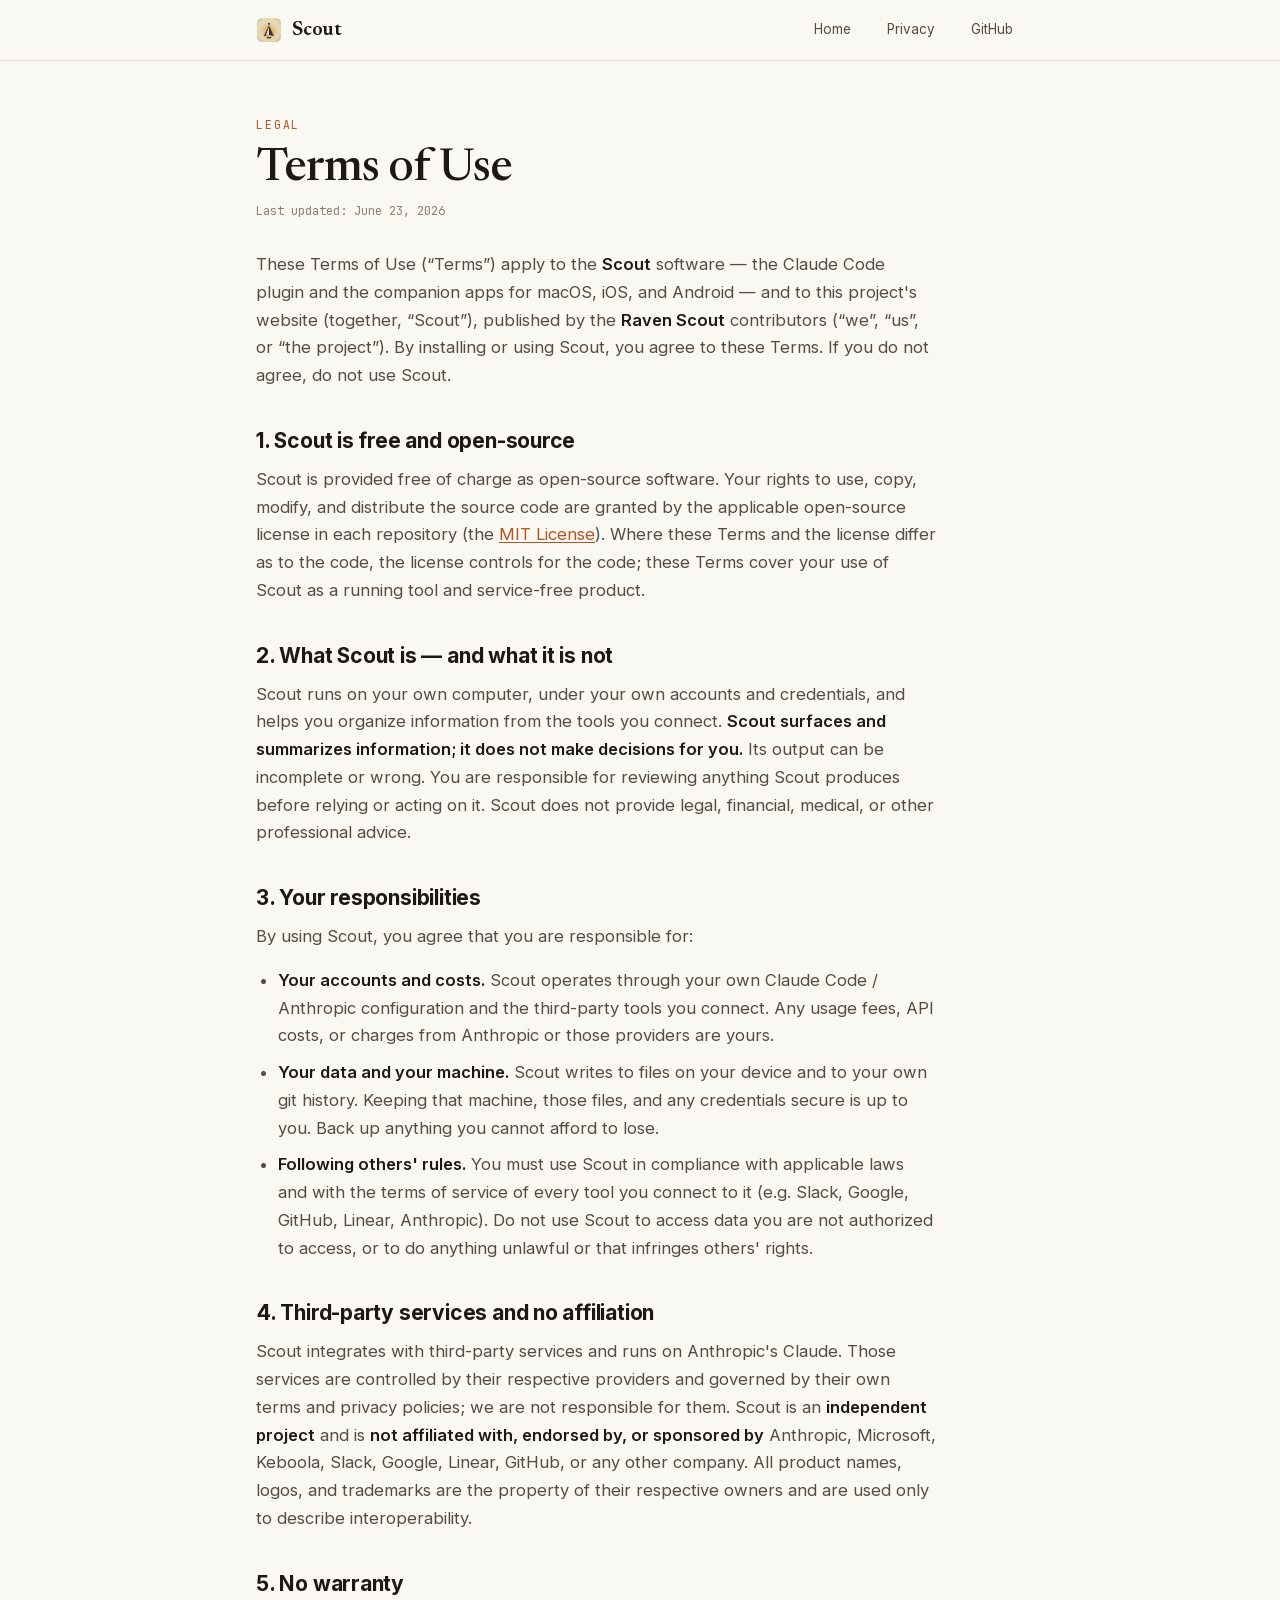
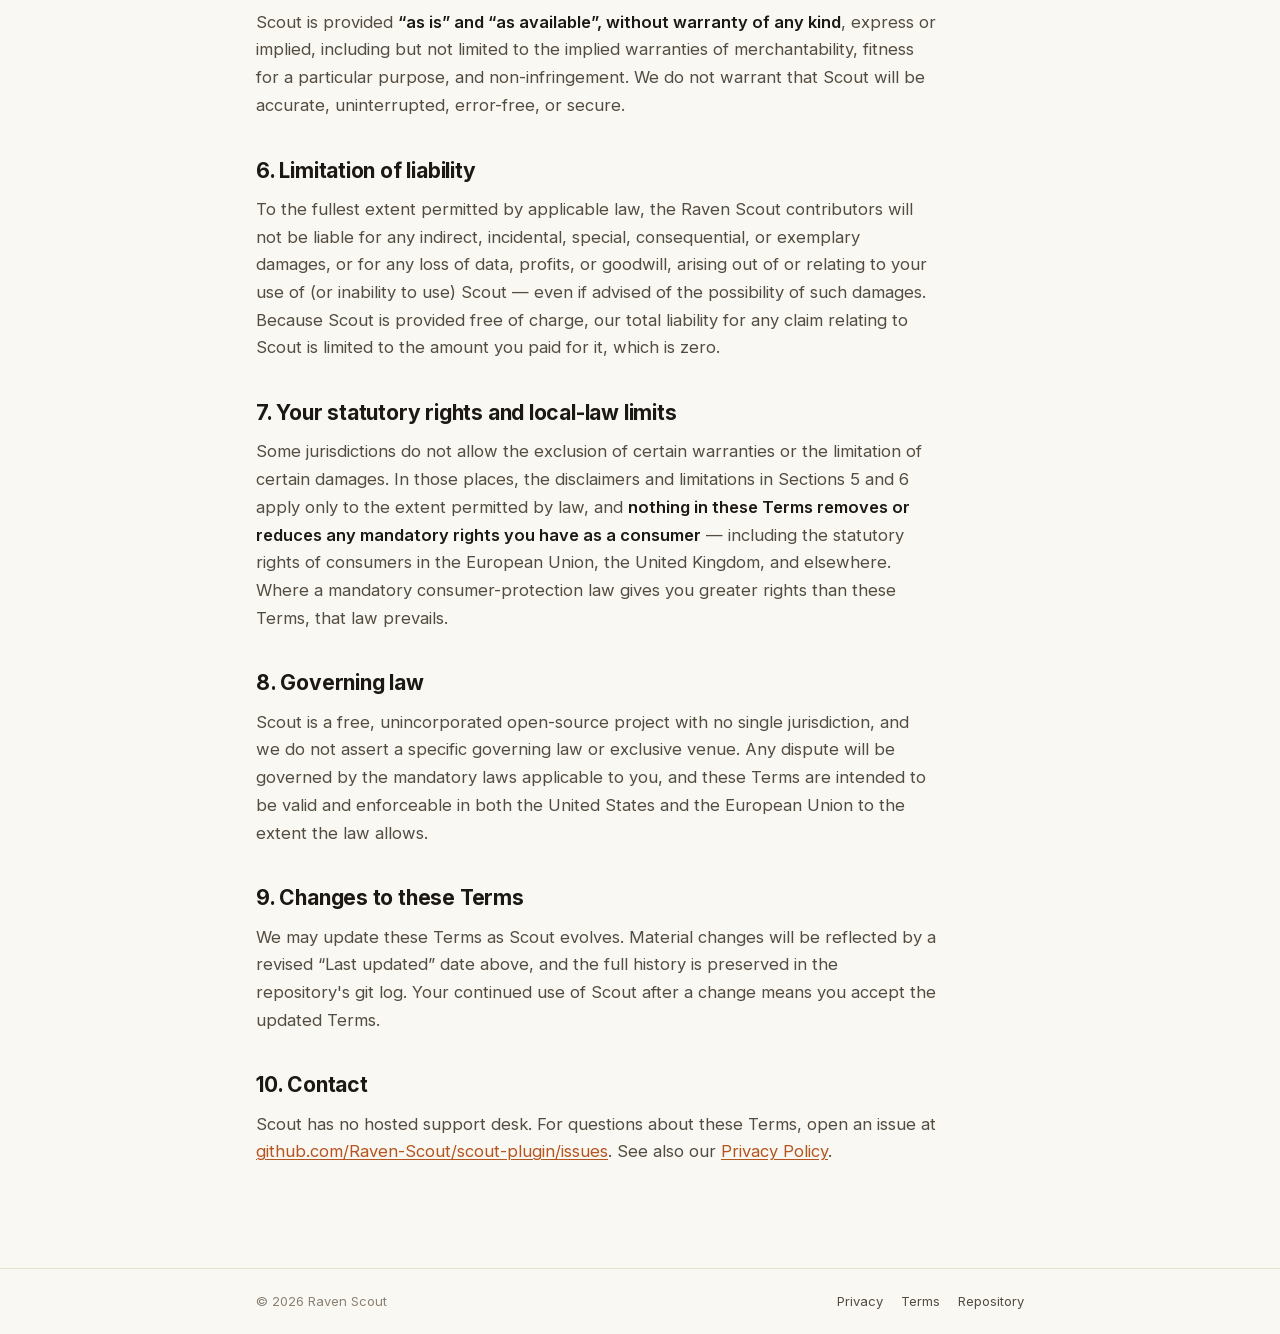
==== docs/terms.html @ 383bb548 "Add Privacy Policy + Terms of Use; self-host web fonts - PRIVACY.md + TERMS.md: canonical legal docs" ====
<!DOCTYPE html>
<html lang="en">
<head>
<meta charset="utf-8" />
<title>Terms of Use — Scout</title>
<meta name="viewport" content="width=device-width, initial-scale=1" />
<meta name="description" content="Terms of Use for Scout — a free, open-source, local-first tool provided as-is. Your data, your accounts, your machine." />
<meta name="robots" content="index, follow" />
<link rel="stylesheet" href="fonts.css" />
<link rel="stylesheet" href="legal.css" />
<link rel="icon" type="image/svg+xml" href="assets/scout-icon.svg" />
</head>
<body>
<nav class="nav"><div class="nav-in">
  <a class="brand" href="index.html"><img src="assets/scout-icon.svg" alt="" /><b>Scout</b></a>
  <span class="sp"></span>
  <a class="lnk" href="index.html">Home</a>
  <a class="lnk" href="privacy.html">Privacy</a>
  <a class="lnk" href="https://github.com/Raven-Scout/scout-plugin">GitHub</a>
</div></nav>

<main><article class="doc">
  <p class="eyebrow">Legal</p>
  <h1>Terms of Use</h1>
  <p class="updated">Last updated: June 23, 2026</p>

  <p>These Terms of Use (&ldquo;Terms&rdquo;) apply to the <b>Scout</b> software &mdash; the Claude Code plugin and
  the companion apps for macOS, iOS, and Android &mdash; and to this project's website (together, &ldquo;Scout&rdquo;),
  published by the <b>Raven Scout</b> contributors (&ldquo;we&rdquo;, &ldquo;us&rdquo;, or &ldquo;the project&rdquo;).
  By installing or using Scout, you agree to these Terms. If you do not agree, do not use Scout.</p>

  <h2>1. Scout is free and open-source</h2>
  <p>Scout is provided free of charge as open-source software. Your rights to use, copy, modify, and distribute the
  source code are granted by the applicable open-source license in each repository (the
  <a href="https://github.com/Raven-Scout/scout-plugin/blob/main/LICENSE">MIT License</a>). Where these Terms and the
  license differ as to the code, the license controls for the code; these Terms cover your use of Scout as a running
  tool and service-free product.</p>

  <h2>2. What Scout is &mdash; and what it is not</h2>
  <p>Scout runs on your own computer, under your own accounts and credentials, and helps you organize information
  from the tools you connect. <b>Scout surfaces and summarizes information; it does not make decisions for you.</b>
  Its output can be incomplete or wrong. You are responsible for reviewing anything Scout produces before relying or
  acting on it. Scout does not provide legal, financial, medical, or other professional advice.</p>

  <h2>3. Your responsibilities</h2>
  <p>By using Scout, you agree that you are responsible for:</p>
  <ul>
    <li><b>Your accounts and costs.</b> Scout operates through your own Claude Code / Anthropic configuration and the
    third-party tools you connect. Any usage fees, API costs, or charges from Anthropic or those providers are
    yours.</li>
    <li><b>Your data and your machine.</b> Scout writes to files on your device and to your own git history. Keeping
    that machine, those files, and any credentials secure is up to you. Back up anything you cannot afford to
    lose.</li>
    <li><b>Following others' rules.</b> You must use Scout in compliance with applicable laws and with the terms of
    service of every tool you connect to it (e.g. Slack, Google, GitHub, Linear, Anthropic). Do not use Scout to
    access data you are not authorized to access, or to do anything unlawful or that infringes others' rights.</li>
  </ul>

  <h2>4. Third-party services and no affiliation</h2>
  <p>Scout integrates with third-party services and runs on Anthropic's Claude. Those services are controlled by
  their respective providers and governed by their own terms and privacy policies; we are not responsible for them.
  Scout is an <b>independent project</b> and is <b>not affiliated with, endorsed by, or sponsored by</b> Anthropic,
  Microsoft, Keboola, Slack, Google, Linear, GitHub, or any other company. All product names, logos, and trademarks
  are the property of their respective owners and are used only to describe interoperability.</p>

  <h2>5. No warranty</h2>
  <p>Scout is provided <b>&ldquo;as is&rdquo; and &ldquo;as available&rdquo;, without warranty of any kind</b>,
  express or implied, including but not limited to the implied warranties of merchantability, fitness for a
  particular purpose, and non-infringement. We do not warrant that Scout will be accurate, uninterrupted,
  error-free, or secure.</p>

  <h2>6. Limitation of liability</h2>
  <p>To the fullest extent permitted by applicable law, the Raven Scout contributors will not be liable for any
  indirect, incidental, special, consequential, or exemplary damages, or for any loss of data, profits, or goodwill,
  arising out of or relating to your use of (or inability to use) Scout &mdash; even if advised of the possibility of
  such damages. Because Scout is provided free of charge, our total liability for any claim relating to Scout is
  limited to the amount you paid for it, which is zero.</p>

  <h2>7. Your statutory rights and local-law limits</h2>
  <p>Some jurisdictions do not allow the exclusion of certain warranties or the limitation of certain damages. In
  those places, the disclaimers and limitations in Sections 5 and 6 apply only to the extent permitted by law, and
  <b>nothing in these Terms removes or reduces any mandatory rights you have as a consumer</b> &mdash; including the
  statutory rights of consumers in the European Union, the United Kingdom, and elsewhere. Where a mandatory
  consumer-protection law gives you greater rights than these Terms, that law prevails.</p>

  <h2>8. Governing law</h2>
  <p>Scout is a free, unincorporated open-source project with no single jurisdiction, and we do not assert a specific
  governing law or exclusive venue. Any dispute will be governed by the mandatory laws applicable to you, and these
  Terms are intended to be valid and enforceable in both the United States and the European Union to the extent the
  law allows.</p>

  <h2>9. Changes to these Terms</h2>
  <p>We may update these Terms as Scout evolves. Material changes will be reflected by a revised &ldquo;Last
  updated&rdquo; date above, and the full history is preserved in the repository's git log. Your continued use of
  Scout after a change means you accept the updated Terms.</p>

  <h2>10. Contact</h2>
  <p>Scout has no hosted support desk. For questions about these Terms, open an issue at
  <a href="https://github.com/Raven-Scout/scout-plugin/issues">github.com/Raven-Scout/scout-plugin/issues</a>. See
  also our <a href="privacy.html">Privacy Policy</a>.</p>
</article></main>

<footer><div class="foot">
  <span>&copy; 2026 Raven Scout</span>
  <span class="sp"></span>
  <a href="privacy.html">Privacy</a>
  <a href="terms.html">Terms</a>
  <a href="https://github.com/Raven-Scout/scout-plugin">Repository</a>
</div></footer>
</body>
</html>
---- docs/fonts.css ----
/* Self-hosted variable web fonts (latin subset, woff2).
   These are served from this site only — no requests to Google or any third party,
   so visiting the site does not share your IP address with anyone but the host. */

@font-face {
  font-family: 'Inter';
  font-style: normal;
  font-weight: 100 900;
  font-display: swap;
  src: url('assets/fonts/inter.woff2') format('woff2');
}
@font-face {
  font-family: 'Newsreader';
  font-style: normal;
  font-weight: 200 800;
  font-display: swap;
  src: url('assets/fonts/newsreader.woff2') format('woff2');
}
@font-face {
  font-family: 'Newsreader';
  font-style: italic;
  font-weight: 200 800;
  font-display: swap;
  src: url('assets/fonts/newsreader-italic.woff2') format('woff2');
}
@font-face {
  font-family: 'JetBrains Mono';
  font-style: normal;
  font-weight: 100 800;
  font-display: swap;
  src: url('assets/fonts/jetbrains-mono.woff2') format('woff2');
}
---- docs/legal.css ----
/* Styling for Scout's legal pages (privacy.html, terms.html).
   Reuses the landing page's tokens + self-hosted fonts so the pages are on-brand
   and make no third-party requests. */
:root{
  --bg:#faf8f3; --surface:#fffdf9; --sunk:#f1ede4; --line:#e7e1d4; --line-2:#dcd5c5;
  --ink:#1c1814; --ink-2:#534c41; --ink-3:#8a8173; --ink-4:#b3aa99;
  --acc:#b4541f; --acc-2:#8e3f13; --acc-wash:#f5e8df;
  --serif:'Newsreader',Georgia,serif;
  --sans:'Inter',-apple-system,system-ui,sans-serif;
  --mono:'JetBrains Mono',ui-monospace,monospace;
}
*{box-sizing:border-box;} html,body{margin:0;}
html{scroll-behavior:smooth;}
body{background:var(--bg);color:var(--ink);font-family:var(--sans);-webkit-font-smoothing:antialiased;line-height:1.6;}
a{color:var(--acc);text-underline-offset:2px;}
a:hover{color:var(--acc-2);}

.nav{position:sticky;top:0;z-index:40;background:rgba(250,248,243,.86);backdrop-filter:blur(10px);border-bottom:1px solid var(--line);}
.nav-in{display:flex;align-items:center;gap:14px;height:60px;max-width:820px;margin:0 auto;padding:0 26px;}
.brand{display:flex;align-items:center;gap:10px;text-decoration:none;color:var(--ink);}
.brand img{width:26px;height:26px;}
.brand b{font-family:var(--serif);font-weight:600;font-size:20px;letter-spacing:-.01em;}
.nav .sp{flex:1;}
.nav a.lnk{font-size:13.5px;color:var(--ink-2);text-decoration:none;padding:7px 11px;border-radius:7px;}
.nav a.lnk:hover{color:var(--ink);background:var(--sunk);}

main{max-width:820px;margin:0 auto;padding:54px 26px 40px;}
.doc{max-width:680px;}
.eyebrow{font-family:var(--mono);font-size:11.5px;letter-spacing:.16em;text-transform:uppercase;color:var(--acc);margin:0 0 10px;}
h1{font-family:var(--serif);font-weight:500;font-size:clamp(34px,5vw,46px);line-height:1.1;letter-spacing:-.02em;margin:0 0 6px;}
.updated{font-family:var(--mono);font-size:12px;color:var(--ink-3);margin:0 0 30px;}
h2{font-family:var(--sans);font-weight:700;font-size:21px;letter-spacing:-.01em;margin:38px 0 12px;line-height:1.25;}
h3{font-family:var(--sans);font-weight:600;font-size:16.5px;margin:24px 0 8px;}
p,li{font-size:16.5px;line-height:1.68;color:var(--ink-2);}
p{margin:0 0 16px;}
strong,b{color:var(--ink);font-weight:600;}
ul{margin:0 0 16px;padding-left:22px;} li{margin:0 0 9px;}
.lead{font-family:var(--serif);font-size:20px;line-height:1.6;color:var(--ink);}
.lead p{font-size:20px;color:var(--ink);}
hr{border:none;border-top:1px solid var(--line);margin:34px 0;}
code{font-family:var(--mono);font-size:.86em;background:var(--sunk);padding:2px 6px;border-radius:5px;color:var(--ink);}
footer{border-top:1px solid var(--line);margin-top:46px;}
.foot{display:flex;flex-wrap:wrap;gap:18px;align-items:center;max-width:820px;margin:0 auto;padding:22px 26px;font-size:13px;color:var(--ink-3);}
.foot a{color:var(--ink-2);text-decoration:none;}
.foot a:hover{color:var(--ink);}
.foot .sp{flex:1;}
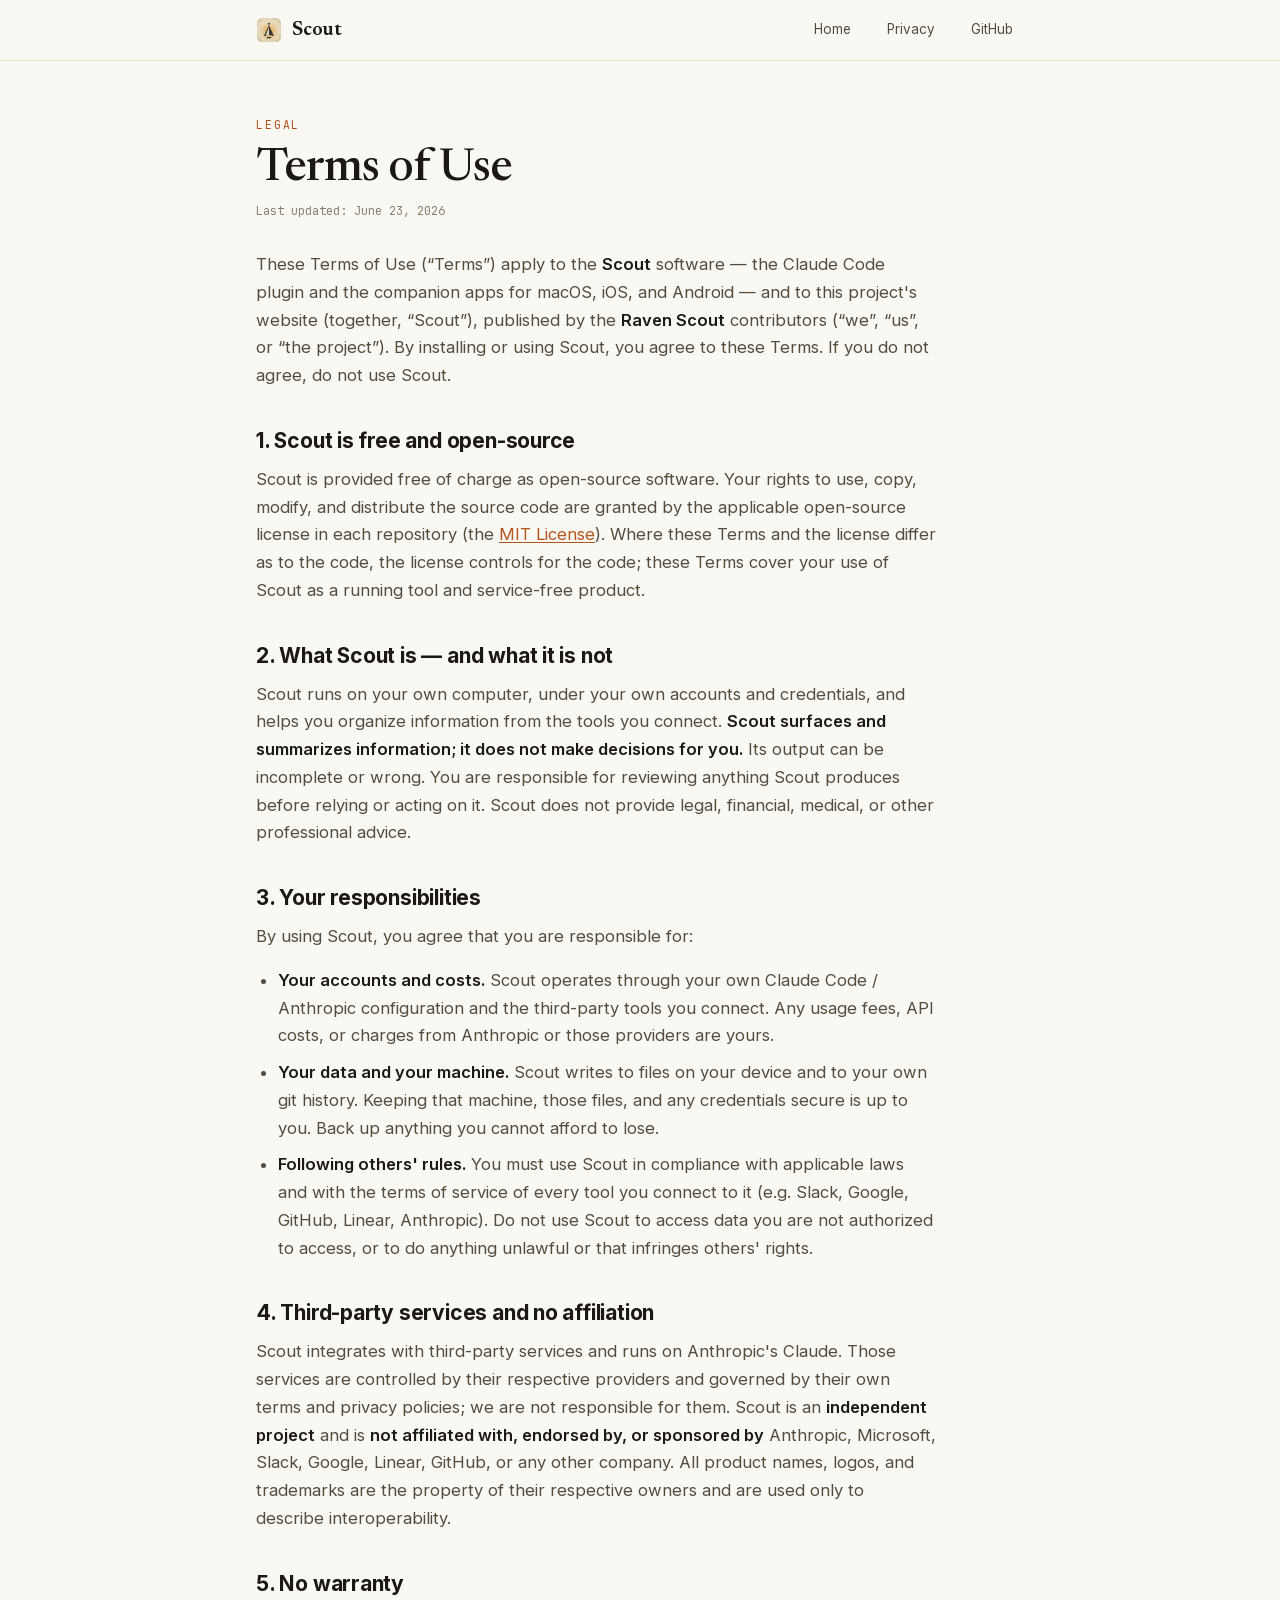
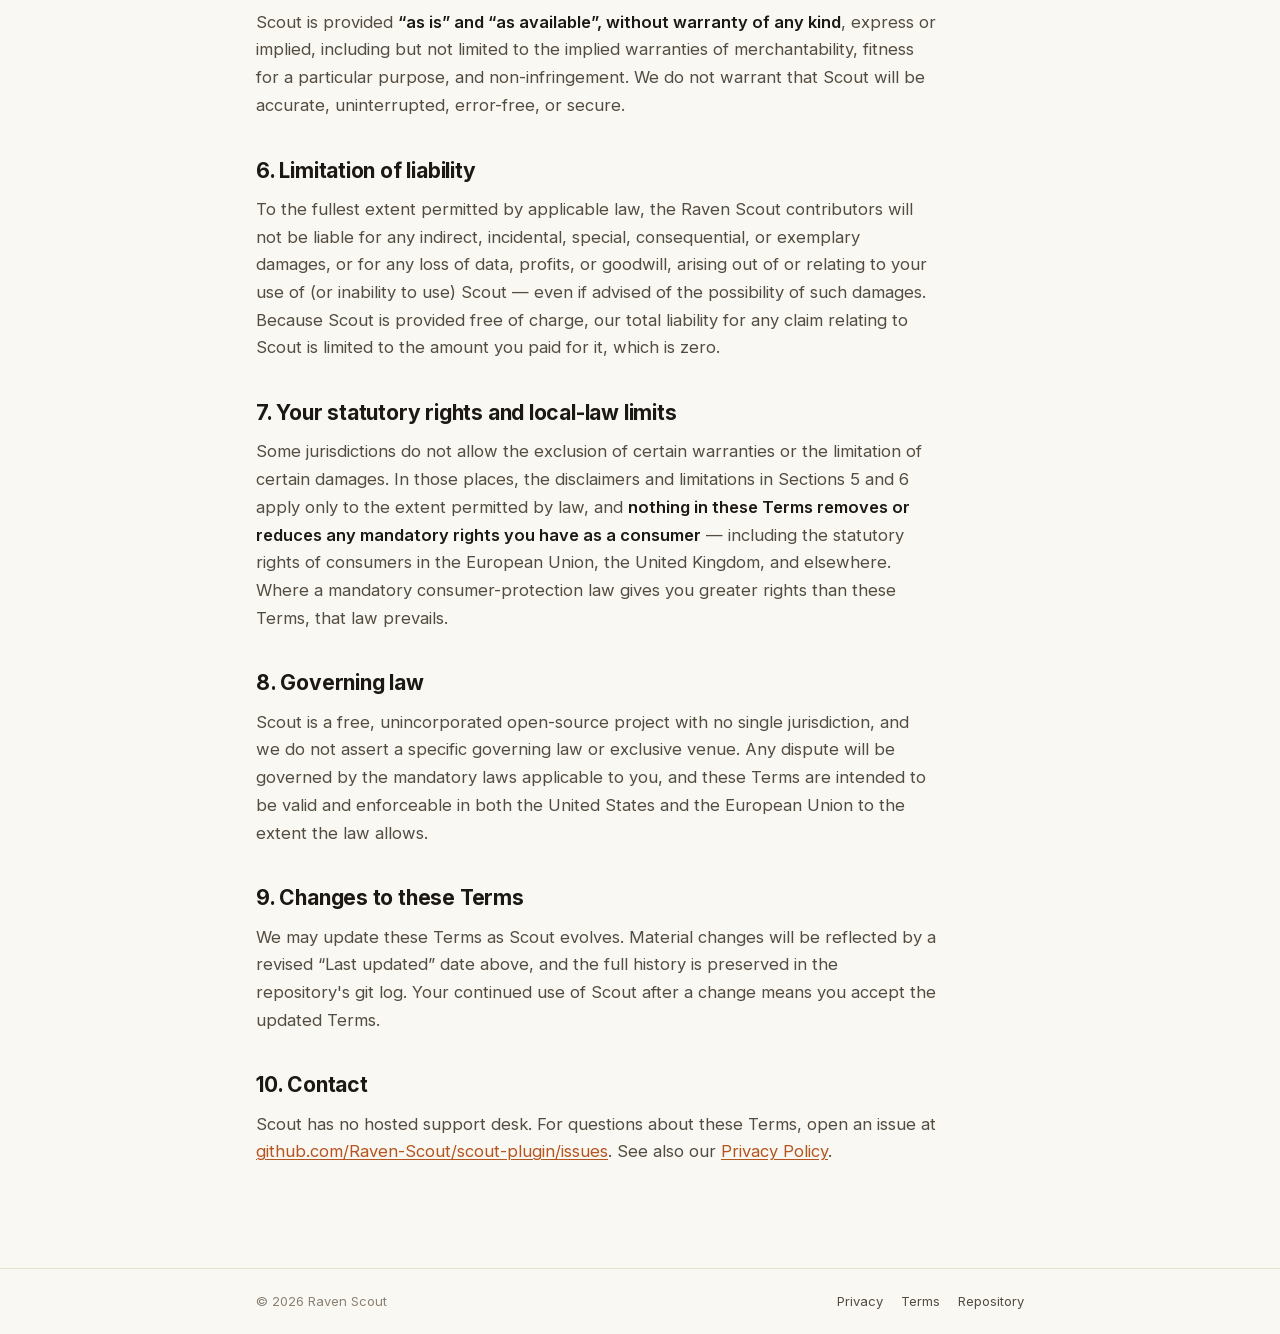
==== commit 8e99ee15: "chore: anonymize remaining web-surface leaks (terms.html, hybrid.css) The fixture/test anonymization" ====
--- a/docs/terms.html
+++ b/docs/terms.html
@@ -60,7 +60,7 @@
   <p>Scout integrates with third-party services and runs on Anthropic's Claude. Those services are controlled by
   their respective providers and governed by their own terms and privacy policies; we are not responsible for them.
   Scout is an <b>independent project</b> and is <b>not affiliated with, endorsed by, or sponsored by</b> Anthropic,
-  Microsoft, Keboola, Slack, Google, Linear, GitHub, or any other company. All product names, logos, and trademarks
+  Microsoft, Slack, Google, Linear, GitHub, or any other company. All product names, logos, and trademarks
   are the property of their respective owners and are used only to describe interoperability.</p>
 
   <h2>5. No warranty</h2>
